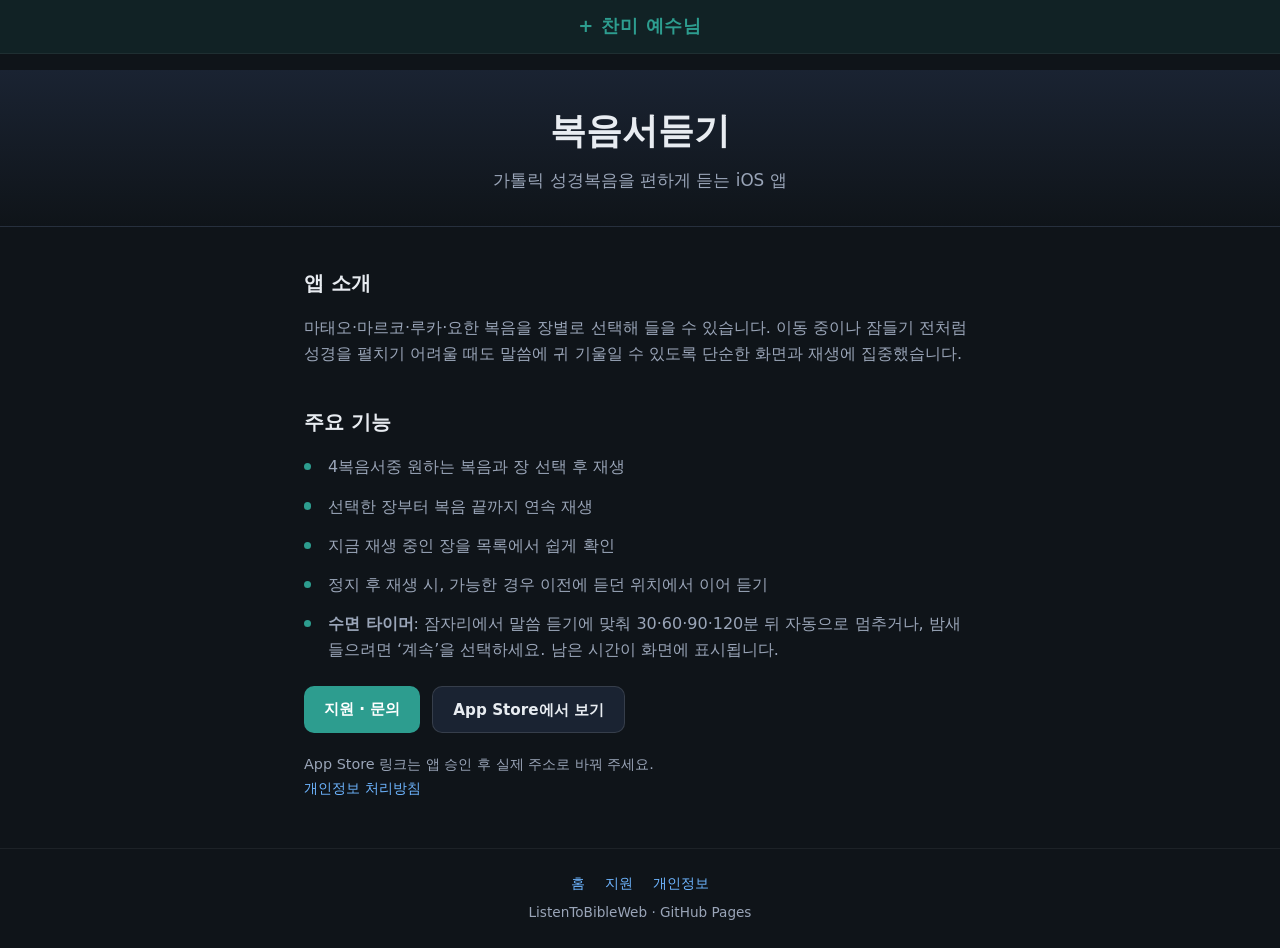
==== docs/index.html @ 3e5a09eb "ListenToGospel: rename app, bundle id, Xcode project, and docs Co-authored-by: Cursor <cursoragent@c" ====
<!DOCTYPE html>
<html lang="ko">
<head>
  <meta charset="utf-8" />
  <meta name="viewport" content="width=device-width, initial-scale=1" />
  <meta name="description" content="가톨릭 성경복음(마태오·마르코·루카·요한)을 듣는 iOS 앱 — 복음서듣기" />
  <title>복음서듣기 — 가톨릭 복음 듣기</title>
  <link rel="stylesheet" href="css/style.css" />
  <link rel="canonical" href="./" />
</head>
<body>
  <p class="page-doxology">+ 찬미 예수님</p>
  <header>
    <h1>복음서듣기</h1>
    <p class="tagline">가톨릭 성경복음을 편하게 듣는 iOS 앱</p>
  </header>

  <main>
    <section>
      <h2>앱 소개</h2>
      <p>
        마태오·마르코·루카·요한 복음을 장별로 선택해 들을 수 있습니다.
        이동 중이나 잠들기 전처럼 성경을 펼치기 어려울 때도 말씀에 귀 기울일 수 있도록
        단순한 화면과 재생에 집중했습니다.
      </p>
    </section>

    <section>
      <h2>주요 기능</h2>
      <ul class="features">
        <li>4복음서중 원하는 복음과 장 선택 후 재생</li>
        <li>선택한 장부터 복음 끝까지 연속 재생</li>
        <li>지금 재생 중인 장을 목록에서 쉽게 확인</li>
        <li>정지 후 재생 시, 가능한 경우 이전에 듣던 위치에서 이어 듣기</li>
        <li><strong>수면 타이머</strong>: 잠자리에서 말씀 듣기에 맞춰 30·60·90·120분 뒤 자동으로 멈추거나, 밤새 들으려면 &lsquo;계속&rsquo;을 선택하세요. 남은 시간이 화면에 표시됩니다.</li>
      </ul>
      <div class="actions">
        <a class="btn btn-primary" href="support.html">지원 · 문의</a>
        <a class="btn btn-secondary" href="https://apps.apple.com/" rel="noopener noreferrer">App Store에서 보기</a>
      </div>
      <p style="margin-top: 1.25rem; font-size: 0.9rem;">
        App Store 링크는 앱 승인 후 실제 주소로 바꿔 주세요.<br />
        <a href="privacy.html">개인정보 처리방침</a>
      </p>
    </section>
  </main>

  <footer>
    <nav>
      <a href="index.html">홈</a>
      <a href="support.html">지원</a>
      <a href="privacy.html">개인정보</a>
    </nav>
    <p>ListenToBibleWeb · GitHub Pages</p>
  </footer>
</body>
</html>
---- docs/css/style.css ----
:root {
  --bg: #0f1419;
  --surface: #1a2332;
  --text: #e8ecf1;
  --muted: #9aa5b8;
  --accent: #2d9d8f;
  --accent-hover: #3db8a9;
  --link: #6eb5ff;
}

* {
  box-sizing: border-box;
}

html {
  scroll-behavior: smooth;
}

body {
  margin: 0;
  font-family: "Segoe UI", system-ui, -apple-system, sans-serif;
  background: var(--bg);
  color: var(--text);
  line-height: 1.6;
  min-height: 100vh;
  display: flex;
  flex-direction: column;
}

.page-doxology {
  padding: 0.75rem 1.25rem;
  text-align: center;
  font-size: 1.125rem;
  font-weight: 600;
  letter-spacing: 0.04em;
  color: var(--accent);
  background: rgba(45, 157, 143, 0.1);
  border-bottom: 1px solid rgba(255, 255, 255, 0.06);
}

a {
  color: var(--link);
  text-decoration: none;
}

a:hover {
  text-decoration: underline;
}

header {
  background: linear-gradient(180deg, var(--surface) 0%, var(--bg) 100%);
  border-bottom: 1px solid rgba(255, 255, 255, 0.06);
  padding: 2rem 1.25rem;
  text-align: center;
}

header h1 {
  margin: 0 0 0.5rem;
  font-size: clamp(1.75rem, 4vw, 2.25rem);
  font-weight: 700;
}

header .tagline {
  margin: 0;
  color: var(--muted);
  font-size: 1.05rem;
}

main {
  flex: 1;
  width: min(42rem, 100% - 2.5rem);
  margin: 0 auto;
  padding: 2.5rem 0 3rem;
}

section {
  margin-bottom: 2.5rem;
}

section:last-of-type {
  margin-bottom: 0;
}

h2 {
  font-size: 1.25rem;
  margin: 0 0 1rem;
  color: var(--text);
  font-weight: 600;
}

p {
  margin: 0 0 1rem;
  color: var(--muted);
}

p:last-child {
  margin-bottom: 0;
}

.features {
  list-style: none;
  padding: 0;
  margin: 0;
}

.features li {
  position: relative;
  padding-left: 1.5rem;
  margin-bottom: 0.85rem;
  color: var(--muted);
}

.features li:last-child {
  margin-bottom: 0;
}

.features li::before {
  content: "";
  position: absolute;
  left: 0;
  top: 0.55em;
  width: 0.45rem;
  height: 0.45rem;
  border-radius: 50%;
  background: var(--accent);
}

.actions {
  display: flex;
  flex-wrap: wrap;
  gap: 0.75rem;
  margin-top: 1.5rem;
}

.btn {
  display: inline-block;
  padding: 0.65rem 1.25rem;
  border-radius: 10px;
  font-weight: 600;
  font-size: 0.95rem;
  text-decoration: none;
  transition: background 0.15s ease, transform 0.1s ease;
}

.btn:hover {
  text-decoration: none;
  transform: translateY(-1px);
}

.btn-primary {
  background: var(--accent);
  color: #fff;
}

.btn-primary:hover {
  background: var(--accent-hover);
  color: #fff;
}

.btn-secondary {
  background: var(--surface);
  color: var(--text);
  border: 1px solid rgba(255, 255, 255, 0.12);
}

.btn-secondary:hover {
  border-color: rgba(255, 255, 255, 0.2);
  color: #fff;
}

.faq-item {
  margin-bottom: 1.5rem;
}

.faq-item strong {
  display: block;
  color: var(--text);
  margin-bottom: 0.35rem;
}

.faq-item p {
  margin: 0;
}

footer {
  padding: 1.5rem 1.25rem;
  text-align: center;
  font-size: 0.85rem;
  color: var(--muted);
  border-top: 1px solid rgba(255, 255, 255, 0.06);
}

footer nav {
  margin-bottom: 0.5rem;
}

footer nav a {
  margin: 0 0.5rem;
}

.placeholder {
  background: var(--surface);
  border: 1px dashed rgba(255, 255, 255, 0.15);
  border-radius: 8px;
  padding: 0.75rem 1rem;
  font-size: 0.9rem;
  color: var(--muted);
  margin-top: 0.5rem;
}
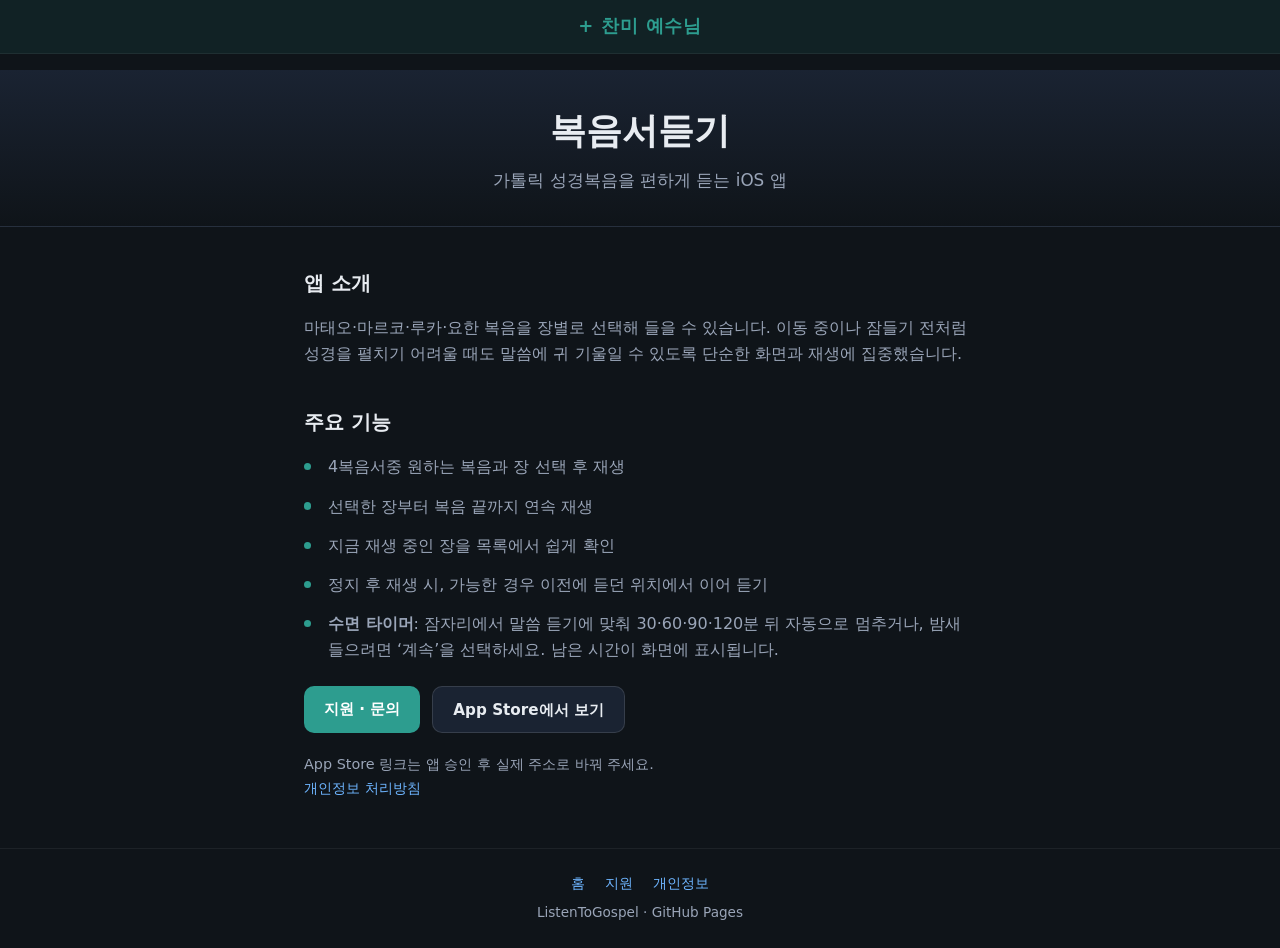
==== commit bde7042c: "Docs: point GitHub Pages links to ListenToGospel repository. Co-authored-by: Cursor <cursoragent@cur" ====
--- a/docs/index.html
+++ b/docs/index.html
@@ -51,7 +51,7 @@
       <a href="support.html">지원</a>
       <a href="privacy.html">개인정보</a>
     </nav>
-    <p>ListenToBibleWeb · GitHub Pages</p>
+    <p>ListenToGospel · GitHub Pages</p>
   </footer>
 </body>
 </html>
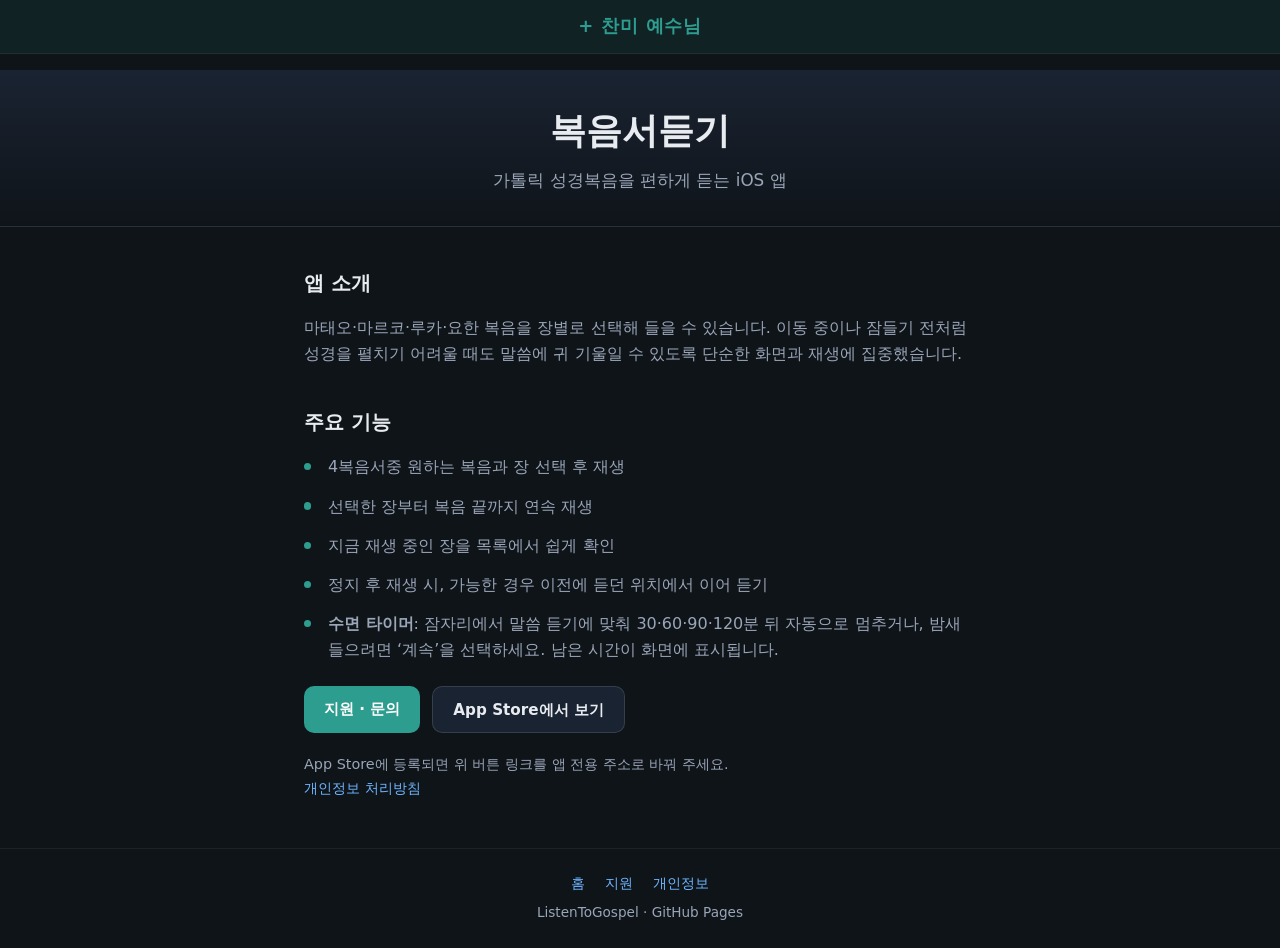
==== commit 5ffdf883: "Align App Store metadata, docs naming, and playback time UI - Show elapsed/total time beside chapter" ====
--- a/docs/index.html
+++ b/docs/index.html
@@ -36,10 +36,11 @@
       </ul>
       <div class="actions">
         <a class="btn btn-primary" href="support.html">지원 · 문의</a>
-        <a class="btn btn-secondary" href="https://apps.apple.com/" rel="noopener noreferrer">App Store에서 보기</a>
+        <!-- 승인 후 href를 실제 앱 URL로 교체 (예: https://apps.apple.com/app/id0000000000) -->
+        <a id="app-store-link" class="btn btn-secondary" href="https://apps.apple.com/kr/search?term=%EB%B3%B5%EC%9D%8C%EC%84%9C%EB%93%A3%EA%B8%B0" rel="noopener noreferrer">App Store에서 보기</a>
       </div>
       <p style="margin-top: 1.25rem; font-size: 0.9rem;">
-        App Store 링크는 앱 승인 후 실제 주소로 바꿔 주세요.<br />
+        App Store에 등록되면 위 버튼 링크를 앱 전용 주소로 바꿔 주세요.<br />
         <a href="privacy.html">개인정보 처리방침</a>
       </p>
     </section>
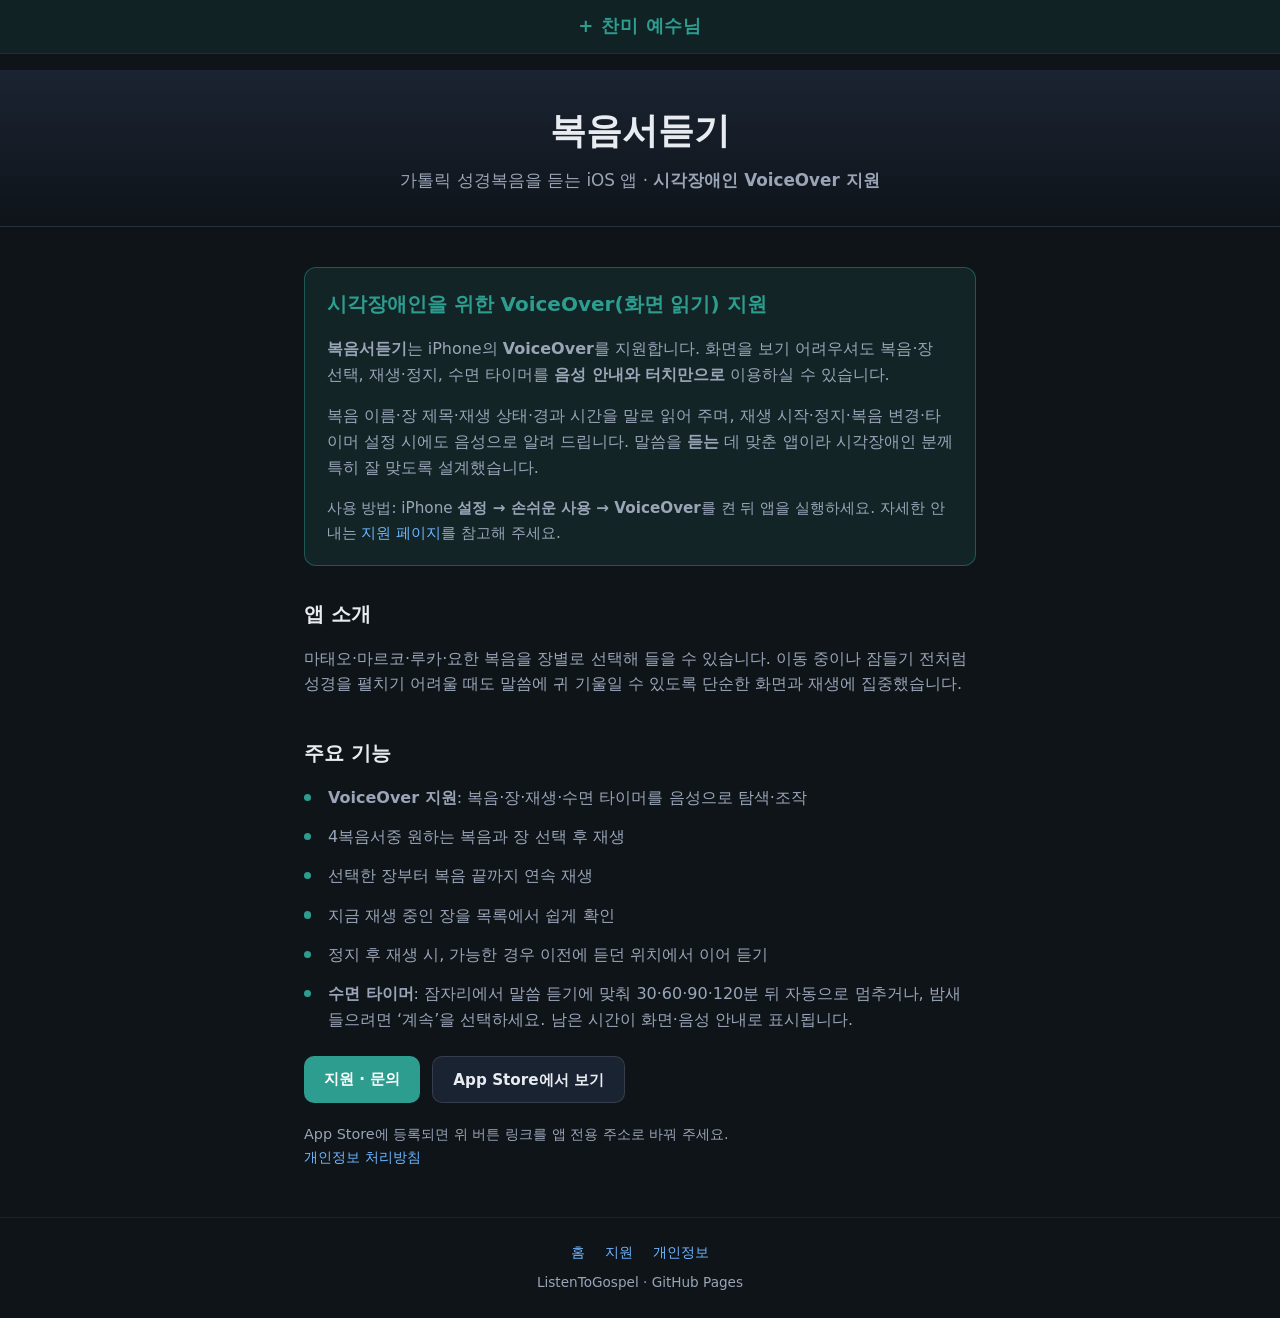
==== commit 51e5176b: "Add VoiceOver accessibility, web marketing copy, and App Store assets Support blind and low-vision u" ====
--- a/docs/index.html
+++ b/docs/index.html
@@ -3,8 +3,8 @@
 <head>
   <meta charset="utf-8" />
   <meta name="viewport" content="width=device-width, initial-scale=1" />
-  <meta name="description" content="가톨릭 성경복음(마태오·마르코·루카·요한)을 듣는 iOS 앱 — 복음서듣기" />
-  <title>복음서듣기 — 가톨릭 복음 듣기</title>
+  <meta name="description" content="가톨릭 4복음을 듣는 iOS 앱 복음서듣기. 시각장애인을 위한 Apple VoiceOver(화면 읽기) 지원 포함." />
+  <title>복음서듣기 — 가톨릭 복음 듣기 · VoiceOver 지원</title>
   <link rel="stylesheet" href="css/style.css" />
   <link rel="canonical" href="./" />
 </head>
@@ -12,10 +12,28 @@
   <p class="page-doxology">+ 찬미 예수님</p>
   <header>
     <h1>복음서듣기</h1>
-    <p class="tagline">가톨릭 성경복음을 편하게 듣는 iOS 앱</p>
+    <p class="tagline">가톨릭 성경복음을 듣는 iOS 앱 · <strong>시각장애인 VoiceOver 지원</strong></p>
   </header>
 
   <main>
+    <section class="accessibility-callout" aria-labelledby="accessibility-heading">
+      <h2 id="accessibility-heading">시각장애인을 위한 VoiceOver(화면 읽기) 지원</h2>
+      <p>
+        <strong>복음서듣기</strong>는 iPhone의 <strong>VoiceOver</strong>를 지원합니다.
+        화면을 보기 어려우셔도 복음·장 선택, 재생·정지, 수면 타이머를
+        <strong>음성 안내와 터치만으로</strong> 이용하실 수 있습니다.
+      </p>
+      <p>
+        복음 이름·장 제목·재생 상태·경과 시간을 말로 읽어 주며,
+        재생 시작·정지·복음 변경·타이머 설정 시에도 음성으로 알려 드립니다.
+        말씀을 <strong>듣는</strong> 데 맞춘 앱이라 시각장애인 분께 특히 잘 맞도록 설계했습니다.
+      </p>
+      <p style="font-size: 0.95rem; color: var(--muted);">
+        사용 방법: iPhone <strong>설정 → 손쉬운 사용 → VoiceOver</strong>를 켠 뒤 앱을 실행하세요.
+        자세한 안내는 <a href="support.html#voiceover">지원 페이지</a>를 참고해 주세요.
+      </p>
+    </section>
+
     <section>
       <h2>앱 소개</h2>
       <p>
@@ -28,11 +46,12 @@
     <section>
       <h2>주요 기능</h2>
       <ul class="features">
+        <li><strong>VoiceOver 지원</strong>: 복음·장·재생·수면 타이머를 음성으로 탐색·조작</li>
         <li>4복음서중 원하는 복음과 장 선택 후 재생</li>
         <li>선택한 장부터 복음 끝까지 연속 재생</li>
         <li>지금 재생 중인 장을 목록에서 쉽게 확인</li>
         <li>정지 후 재생 시, 가능한 경우 이전에 듣던 위치에서 이어 듣기</li>
-        <li><strong>수면 타이머</strong>: 잠자리에서 말씀 듣기에 맞춰 30·60·90·120분 뒤 자동으로 멈추거나, 밤새 들으려면 &lsquo;계속&rsquo;을 선택하세요. 남은 시간이 화면에 표시됩니다.</li>
+        <li><strong>수면 타이머</strong>: 잠자리에서 말씀 듣기에 맞춰 30·60·90·120분 뒤 자동으로 멈추거나, 밤새 들으려면 &lsquo;계속&rsquo;을 선택하세요. 남은 시간이 화면·음성 안내로 표시됩니다.</li>
       </ul>
       <div class="actions">
         <a class="btn btn-primary" href="support.html">지원 · 문의</a>
--- a/docs/css/style.css
+++ b/docs/css/style.css
@@ -207,3 +207,20 @@
   color: var(--muted);
   margin-top: 0.5rem;
 }
+
+.accessibility-callout {
+  background: rgba(45, 157, 143, 0.12);
+  border: 1px solid rgba(45, 157, 143, 0.45);
+  border-radius: 12px;
+  padding: 1.25rem 1.35rem;
+  margin-bottom: 2rem;
+}
+
+.accessibility-callout h2 {
+  margin-top: 0;
+  color: var(--accent);
+}
+
+.accessibility-callout p:last-child {
+  margin-bottom: 0;
+}
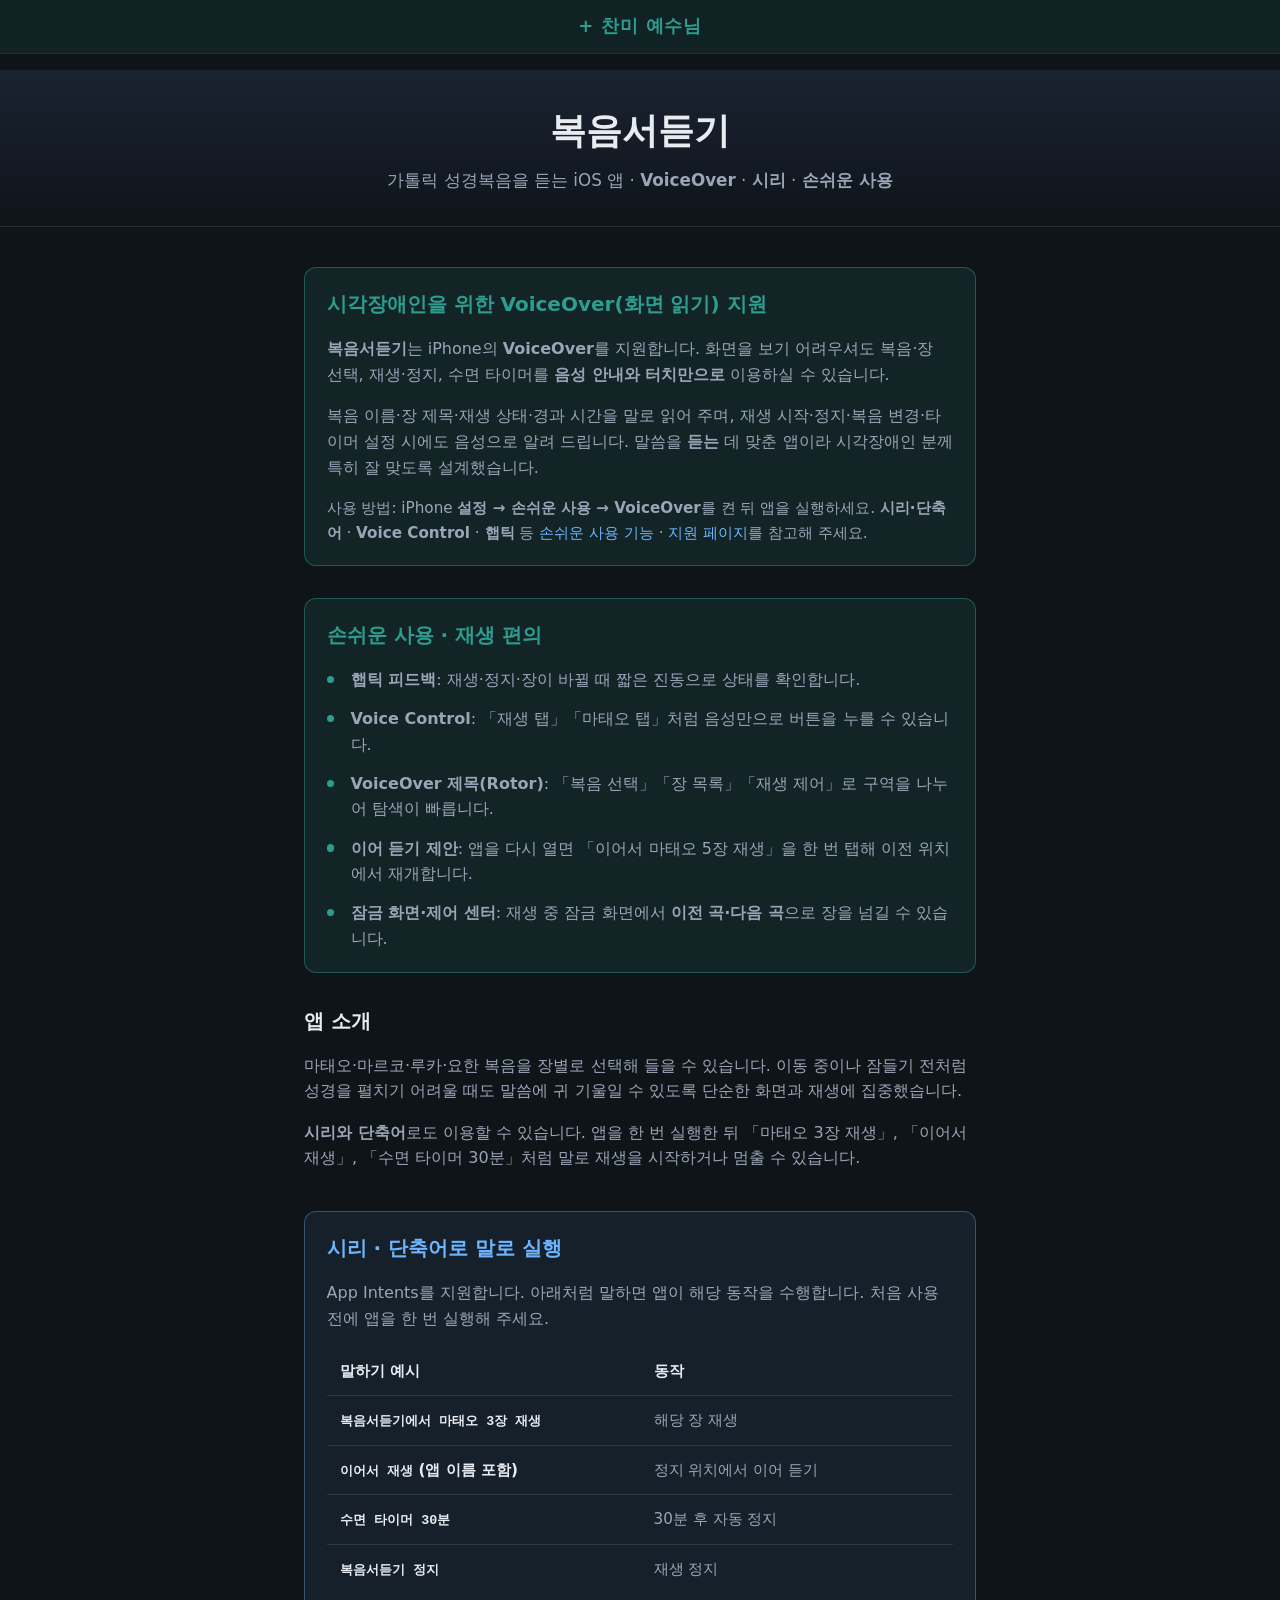
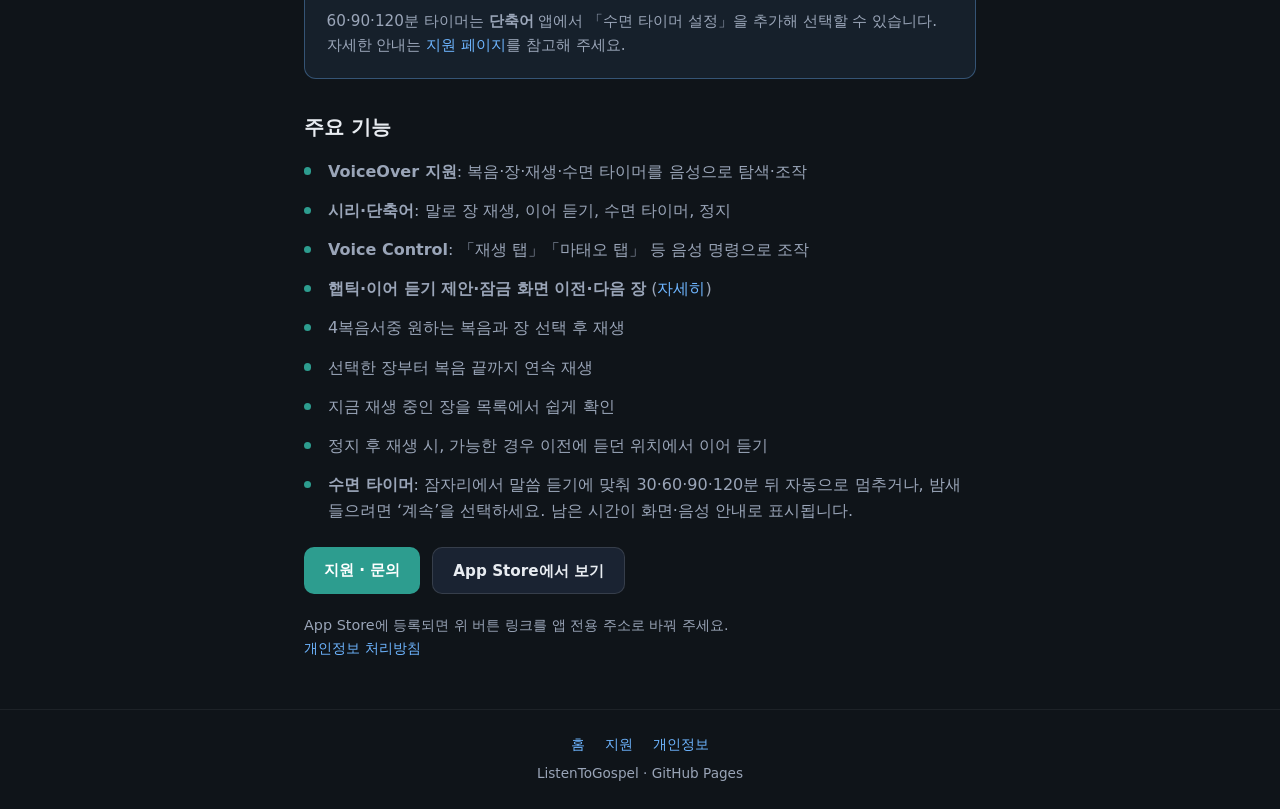
==== commit eeb0b8fd: "Add Siri shortcuts, accessibility features, and update marketing docs. App Intents for voice playbac" ====
--- a/docs/index.html
+++ b/docs/index.html
@@ -3,8 +3,8 @@
 <head>
   <meta charset="utf-8" />
   <meta name="viewport" content="width=device-width, initial-scale=1" />
-  <meta name="description" content="가톨릭 4복음을 듣는 iOS 앱 복음서듣기. 시각장애인을 위한 Apple VoiceOver(화면 읽기) 지원 포함." />
-  <title>복음서듣기 — 가톨릭 복음 듣기 · VoiceOver 지원</title>
+  <meta name="description" content="가톨릭 4복음 듣기 iOS 앱 복음서듣기. VoiceOver·Voice Control·시리·햅틱·잠금 화면 이전·다음 장·이어 듣기 지원." />
+  <title>복음서듣기 — 가톨릭 복음 듣기 · VoiceOver · 시리</title>
   <link rel="stylesheet" href="css/style.css" />
   <link rel="canonical" href="./" />
 </head>
@@ -12,7 +12,7 @@
   <p class="page-doxology">+ 찬미 예수님</p>
   <header>
     <h1>복음서듣기</h1>
-    <p class="tagline">가톨릭 성경복음을 듣는 iOS 앱 · <strong>시각장애인 VoiceOver 지원</strong></p>
+    <p class="tagline">가톨릭 성경복음을 듣는 iOS 앱 · <strong>VoiceOver</strong> · <strong>시리</strong> · <strong>손쉬운 사용</strong></p>
   </header>
 
   <main>
@@ -30,8 +30,20 @@
       </p>
       <p style="font-size: 0.95rem; color: var(--muted);">
         사용 방법: iPhone <strong>설정 → 손쉬운 사용 → VoiceOver</strong>를 켠 뒤 앱을 실행하세요.
-        자세한 안내는 <a href="support.html#voiceover">지원 페이지</a>를 참고해 주세요.
+        <strong>시리·단축어</strong> · <strong>Voice Control</strong> · <strong>햅틱</strong> 등
+        <a href="#accessibility-features">손쉬운 사용 기능</a> · <a href="support.html#accessibility-features">지원 페이지</a>를 참고해 주세요.
       </p>
+    </section>
+
+    <section class="accessibility-callout" id="accessibility-features" aria-labelledby="accessibility-features-heading">
+      <h2 id="accessibility-features-heading">손쉬운 사용 · 재생 편의</h2>
+      <ul class="features">
+        <li><strong>햅틱 피드백</strong>: 재생·정지·장이 바뀔 때 짧은 진동으로 상태를 확인합니다.</li>
+        <li><strong>Voice Control</strong>: 「재생 탭」「마태오 탭」처럼 음성만으로 버튼을 누를 수 있습니다.</li>
+        <li><strong>VoiceOver 제목(Rotor)</strong>: 「복음 선택」「장 목록」「재생 제어」로 구역을 나누어 탐색이 빠릅니다.</li>
+        <li><strong>이어 듣기 제안</strong>: 앱을 다시 열면 「이어서 마태오 5장 재생」을 한 번 탭해 이전 위치에서 재개합니다.</li>
+        <li><strong>잠금 화면·제어 센터</strong>: 재생 중 잠금 화면에서 <strong>이전 곡·다음 곡</strong>으로 장을 넘길 수 있습니다.</li>
+      </ul>
     </section>
 
     <section>
@@ -41,12 +53,61 @@
         이동 중이나 잠들기 전처럼 성경을 펼치기 어려울 때도 말씀에 귀 기울일 수 있도록
         단순한 화면과 재생에 집중했습니다.
       </p>
+      <p>
+        <strong>시리와 단축어</strong>로도 이용할 수 있습니다.
+        앱을 한 번 실행한 뒤 「마태오 3장 재생」, 「이어서 재생」, 「수면 타이머 30분」처럼
+        말로 재생을 시작하거나 멈출 수 있습니다.
+      </p>
+    </section>
+
+    <section class="siri-callout" id="siri" aria-labelledby="siri-heading">
+      <h2 id="siri-heading">시리 · 단축어로 말로 실행</h2>
+      <p>
+        App Intents를 지원합니다. 아래처럼 말하면 앱이 해당 동작을 수행합니다.
+        처음 사용 전에 앱을 한 번 실행해 주세요.
+      </p>
+      <div class="phrase-table-wrap">
+        <table class="phrase-table">
+          <caption>시리·단축어 말하기 예시와 동작</caption>
+          <thead>
+            <tr>
+              <th scope="col">말하기 예시</th>
+              <th scope="col">동작</th>
+            </tr>
+          </thead>
+          <tbody>
+            <tr>
+              <th scope="row"><code>복음서듣기에서 마태오 3장 재생</code></th>
+              <td>해당 장 재생</td>
+            </tr>
+            <tr>
+              <th scope="row"><code>이어서 재생</code> (앱 이름 포함)</th>
+              <td>정지 위치에서 이어 듣기</td>
+            </tr>
+            <tr>
+              <th scope="row"><code>수면 타이머 30분</code></th>
+              <td>30분 후 자동 정지</td>
+            </tr>
+            <tr>
+              <th scope="row"><code>복음서듣기 정지</code></th>
+              <td>재생 정지</td>
+            </tr>
+          </tbody>
+        </table>
+      </div>
+      <p style="font-size: 0.95rem; color: var(--muted); margin-top: 1rem;">
+        60·90·120분 타이머는 <strong>단축어</strong> 앱에서 「수면 타이머 설정」을 추가해 선택할 수 있습니다.
+        자세한 안내는 <a href="support.html#siri">지원 페이지</a>를 참고해 주세요.
+      </p>
     </section>
 
     <section>
       <h2>주요 기능</h2>
       <ul class="features">
         <li><strong>VoiceOver 지원</strong>: 복음·장·재생·수면 타이머를 음성으로 탐색·조작</li>
+        <li><strong>시리·단축어</strong>: 말로 장 재생, 이어 듣기, 수면 타이머, 정지</li>
+        <li><strong>Voice Control</strong>: 「재생 탭」「마태오 탭」 등 음성 명령으로 조작</li>
+        <li><strong>햅틱·이어 듣기 제안·잠금 화면 이전·다음 장</strong> (<a href="#accessibility-features">자세히</a>)</li>
         <li>4복음서중 원하는 복음과 장 선택 후 재생</li>
         <li>선택한 장부터 복음 끝까지 연속 재생</li>
         <li>지금 재생 중인 장을 목록에서 쉽게 확인</li>
--- a/docs/css/style.css
+++ b/docs/css/style.css
@@ -224,3 +224,70 @@
 .accessibility-callout p:last-child {
   margin-bottom: 0;
 }
+
+.siri-callout {
+  background: rgba(110, 181, 255, 0.08);
+  border: 1px solid rgba(110, 181, 255, 0.35);
+  border-radius: 12px;
+  padding: 1.25rem 1.35rem;
+  margin-bottom: 2rem;
+}
+
+.siri-callout h2 {
+  margin-top: 0;
+  color: var(--link);
+}
+
+.phrase-table-wrap {
+  overflow-x: auto;
+  margin: 1rem 0 0;
+}
+
+.phrase-table {
+  width: 100%;
+  border-collapse: collapse;
+  font-size: 0.95rem;
+}
+
+.phrase-table caption {
+  position: absolute;
+  width: 1px;
+  height: 1px;
+  padding: 0;
+  margin: -1px;
+  overflow: hidden;
+  clip: rect(0, 0, 0, 0);
+  white-space: nowrap;
+  border: 0;
+}
+
+.phrase-table th,
+.phrase-table td {
+  padding: 0.75rem 0.85rem;
+  text-align: left;
+  vertical-align: top;
+  border-bottom: 1px solid rgba(255, 255, 255, 0.1);
+}
+
+.phrase-table th {
+  color: var(--text);
+  font-weight: 600;
+  white-space: nowrap;
+  width: 42%;
+}
+
+.phrase-table td {
+  color: var(--muted);
+}
+
+.phrase-table tbody tr:last-child th,
+.phrase-table tbody tr:last-child td {
+  border-bottom: none;
+}
+
+.phrase-table code {
+  font-family: ui-monospace, "SF Mono", Menlo, monospace;
+  font-size: 0.88em;
+  color: var(--text);
+  word-break: keep-all;
+}
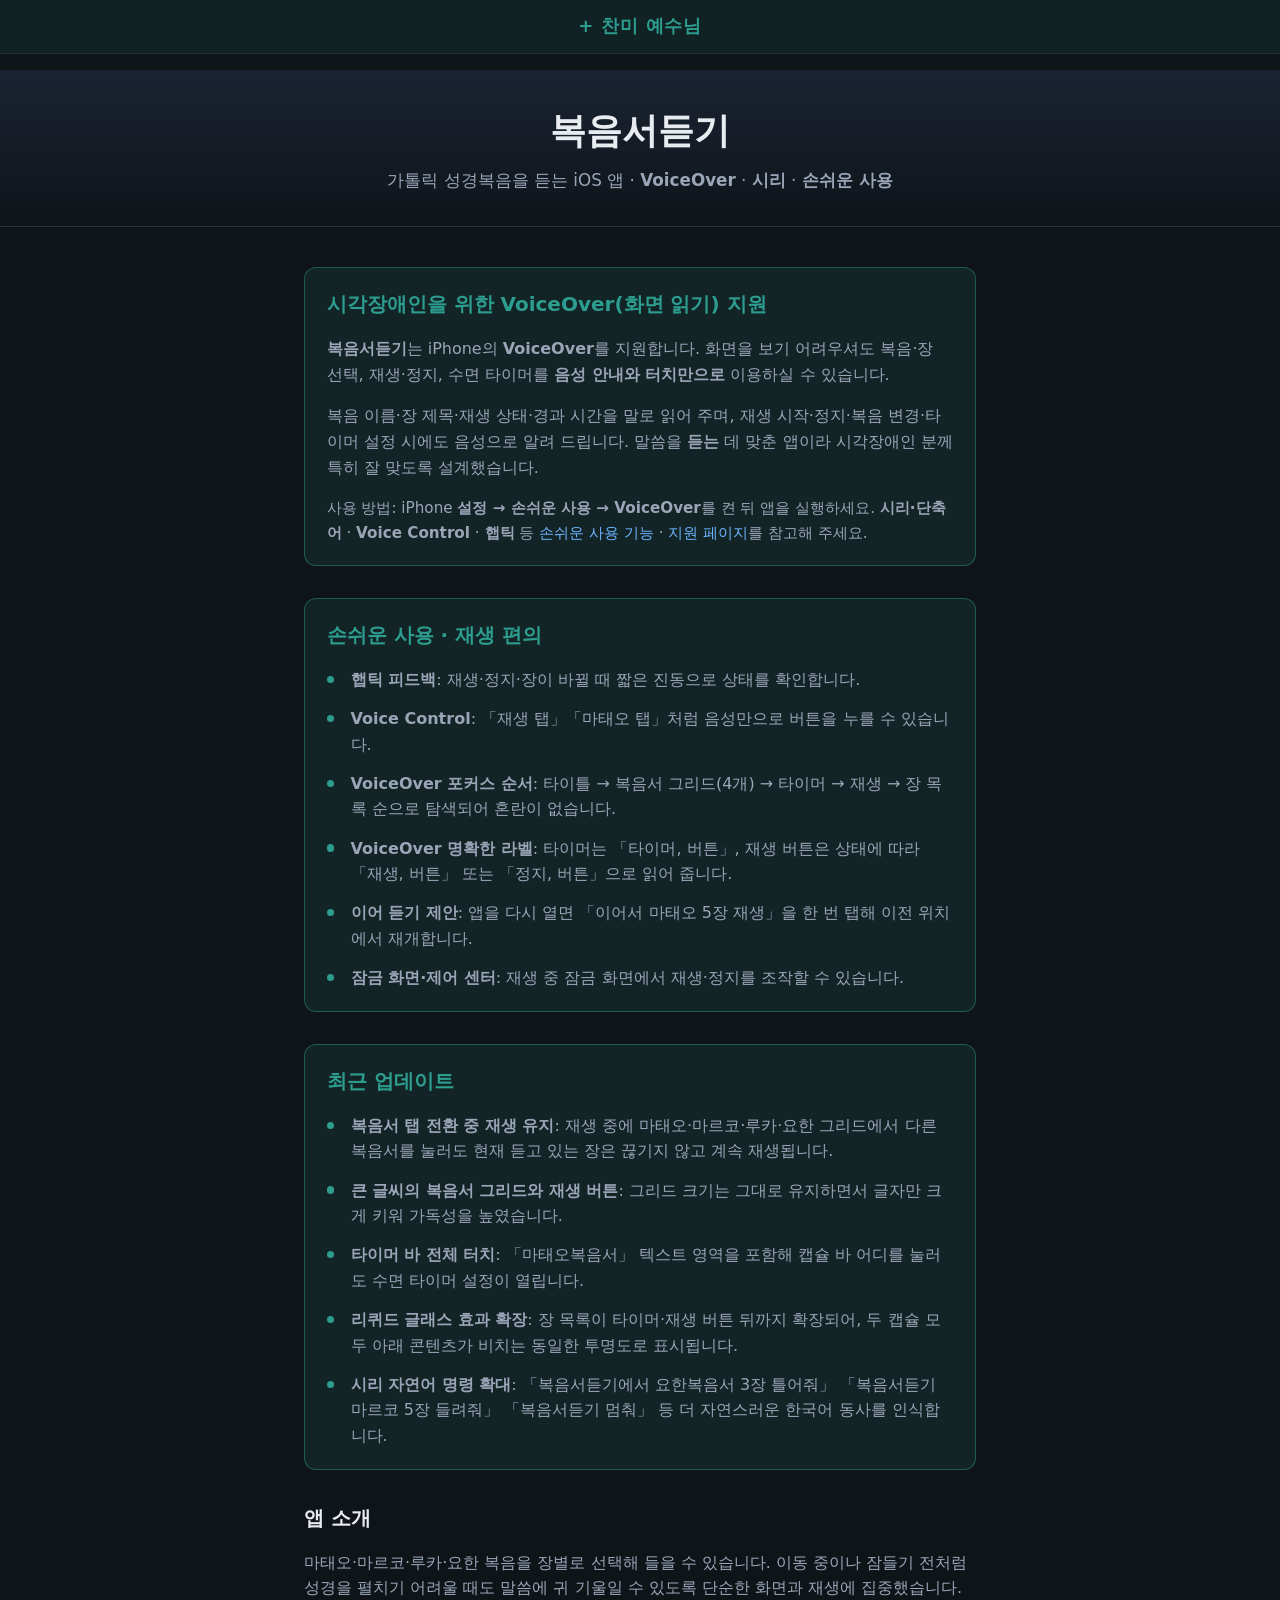
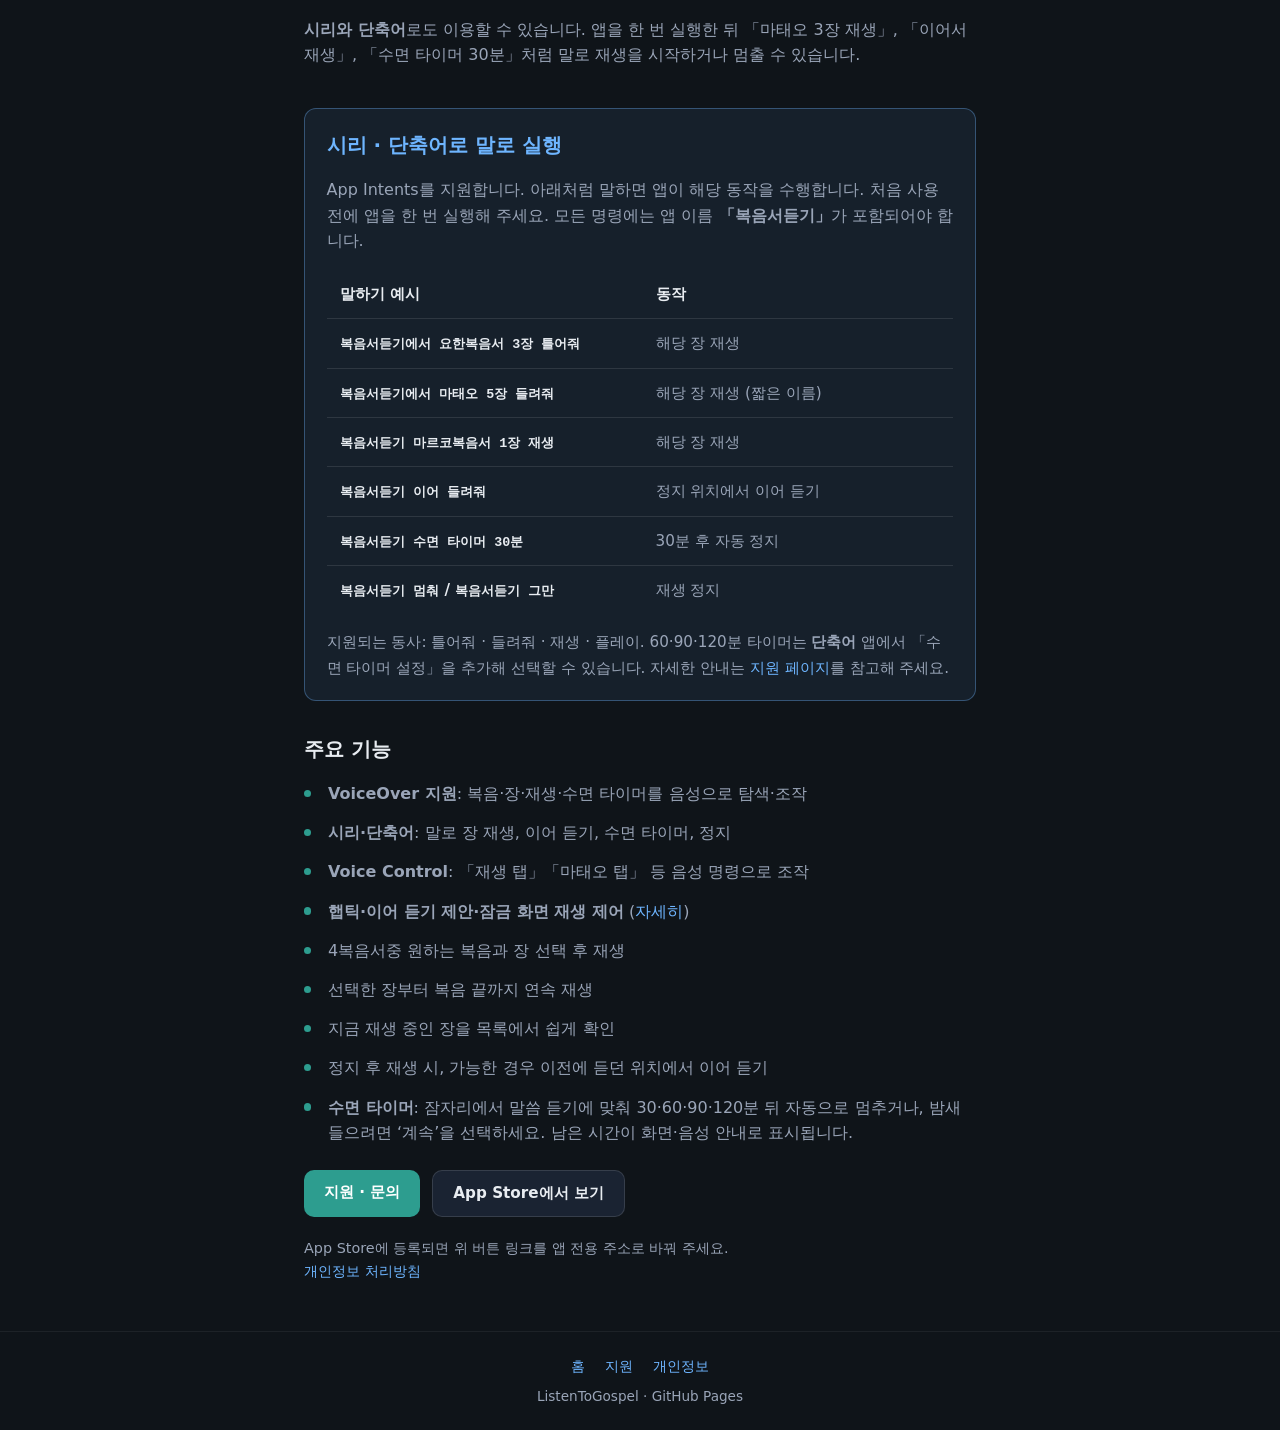
==== commit 0b017e80: "Refresh index/support pages for new features and removed transport - index.html: add "최근 업데이트" callo" ====
--- a/docs/index.html
+++ b/docs/index.html
@@ -3,7 +3,7 @@
 <head>
   <meta charset="utf-8" />
   <meta name="viewport" content="width=device-width, initial-scale=1" />
-  <meta name="description" content="가톨릭 4복음 듣기 iOS 앱 복음서듣기. VoiceOver·Voice Control·시리·햅틱·잠금 화면 이전·다음 장·이어 듣기 지원." />
+  <meta name="description" content="가톨릭 4복음 듣기 iOS 앱 복음서듣기. VoiceOver·Voice Control·시리·햅틱·잠금 화면 재생 제어·이어 듣기 지원." />
   <title>복음서듣기 — 가톨릭 복음 듣기 · VoiceOver · 시리</title>
   <link rel="stylesheet" href="css/style.css" />
   <link rel="canonical" href="./" />
@@ -40,9 +40,21 @@
       <ul class="features">
         <li><strong>햅틱 피드백</strong>: 재생·정지·장이 바뀔 때 짧은 진동으로 상태를 확인합니다.</li>
         <li><strong>Voice Control</strong>: 「재생 탭」「마태오 탭」처럼 음성만으로 버튼을 누를 수 있습니다.</li>
-        <li><strong>VoiceOver 제목(Rotor)</strong>: 「복음 선택」「장 목록」「재생 제어」로 구역을 나누어 탐색이 빠릅니다.</li>
+        <li><strong>VoiceOver 포커스 순서</strong>: 타이틀 → 복음서 그리드(4개) → 타이머 → 재생 → 장 목록 순으로 탐색되어 혼란이 없습니다.</li>
+        <li><strong>VoiceOver 명확한 라벨</strong>: 타이머는 「타이머, 버튼」, 재생 버튼은 상태에 따라 「재생, 버튼」 또는 「정지, 버튼」으로 읽어 줍니다.</li>
         <li><strong>이어 듣기 제안</strong>: 앱을 다시 열면 「이어서 마태오 5장 재생」을 한 번 탭해 이전 위치에서 재개합니다.</li>
-        <li><strong>잠금 화면·제어 센터</strong>: 재생 중 잠금 화면에서 <strong>이전 곡·다음 곡</strong>으로 장을 넘길 수 있습니다.</li>
+        <li><strong>잠금 화면·제어 센터</strong>: 재생 중 잠금 화면에서 재생·정지를 조작할 수 있습니다.</li>
+      </ul>
+    </section>
+
+    <section class="accessibility-callout" id="whats-new" aria-labelledby="whats-new-heading">
+      <h2 id="whats-new-heading">최근 업데이트</h2>
+      <ul class="features">
+        <li><strong>복음서 탭 전환 중 재생 유지</strong>: 재생 중에 마태오·마르코·루카·요한 그리드에서 다른 복음서를 눌러도 현재 듣고 있는 장은 끊기지 않고 계속 재생됩니다.</li>
+        <li><strong>큰 글씨의 복음서 그리드와 재생 버튼</strong>: 그리드 크기는 그대로 유지하면서 글자만 크게 키워 가독성을 높였습니다.</li>
+        <li><strong>타이머 바 전체 터치</strong>: 「마태오복음서」 텍스트 영역을 포함해 캡슐 바 어디를 눌러도 수면 타이머 설정이 열립니다.</li>
+        <li><strong>리퀴드 글래스 효과 확장</strong>: 장 목록이 타이머·재생 버튼 뒤까지 확장되어, 두 캡슐 모두 아래 콘텐츠가 비치는 동일한 투명도로 표시됩니다.</li>
+        <li><strong>시리 자연어 명령 확대</strong>: 「복음서듣기에서 요한복음서 3장 틀어줘」 「복음서듣기 마르코 5장 들려줘」 「복음서듣기 멈춰」 등 더 자연스러운 한국어 동사를 인식합니다.</li>
       </ul>
     </section>
 
@@ -64,7 +76,7 @@
       <h2 id="siri-heading">시리 · 단축어로 말로 실행</h2>
       <p>
         App Intents를 지원합니다. 아래처럼 말하면 앱이 해당 동작을 수행합니다.
-        처음 사용 전에 앱을 한 번 실행해 주세요.
+        처음 사용 전에 앱을 한 번 실행해 주세요. 모든 명령에는 앱 이름 <strong>「복음서듣기」</strong>가 포함되어야 합니다.
       </p>
       <div class="phrase-table-wrap">
         <table class="phrase-table">
@@ -77,25 +89,34 @@
           </thead>
           <tbody>
             <tr>
-              <th scope="row"><code>복음서듣기에서 마태오 3장 재생</code></th>
+              <th scope="row"><code>복음서듣기에서 요한복음서 3장 틀어줘</code></th>
               <td>해당 장 재생</td>
             </tr>
             <tr>
-              <th scope="row"><code>이어서 재생</code> (앱 이름 포함)</th>
+              <th scope="row"><code>복음서듣기에서 마태오 5장 들려줘</code></th>
+              <td>해당 장 재생 (짧은 이름)</td>
+            </tr>
+            <tr>
+              <th scope="row"><code>복음서듣기 마르코복음서 1장 재생</code></th>
+              <td>해당 장 재생</td>
+            </tr>
+            <tr>
+              <th scope="row"><code>복음서듣기 이어 들려줘</code></th>
               <td>정지 위치에서 이어 듣기</td>
             </tr>
             <tr>
-              <th scope="row"><code>수면 타이머 30분</code></th>
+              <th scope="row"><code>복음서듣기 수면 타이머 30분</code></th>
               <td>30분 후 자동 정지</td>
             </tr>
             <tr>
-              <th scope="row"><code>복음서듣기 정지</code></th>
+              <th scope="row"><code>복음서듣기 멈춰</code> / <code>복음서듣기 그만</code></th>
               <td>재생 정지</td>
             </tr>
           </tbody>
         </table>
       </div>
       <p style="font-size: 0.95rem; color: var(--muted); margin-top: 1rem;">
+        지원되는 동사: <code>틀어줘</code> · <code>들려줘</code> · <code>재생</code> · <code>플레이</code>.
         60·90·120분 타이머는 <strong>단축어</strong> 앱에서 「수면 타이머 설정」을 추가해 선택할 수 있습니다.
         자세한 안내는 <a href="support.html#siri">지원 페이지</a>를 참고해 주세요.
       </p>
@@ -107,7 +128,7 @@
         <li><strong>VoiceOver 지원</strong>: 복음·장·재생·수면 타이머를 음성으로 탐색·조작</li>
         <li><strong>시리·단축어</strong>: 말로 장 재생, 이어 듣기, 수면 타이머, 정지</li>
         <li><strong>Voice Control</strong>: 「재생 탭」「마태오 탭」 등 음성 명령으로 조작</li>
-        <li><strong>햅틱·이어 듣기 제안·잠금 화면 이전·다음 장</strong> (<a href="#accessibility-features">자세히</a>)</li>
+        <li><strong>햅틱·이어 듣기 제안·잠금 화면 재생 제어</strong> (<a href="#accessibility-features">자세히</a>)</li>
         <li>4복음서중 원하는 복음과 장 선택 후 재생</li>
         <li>선택한 장부터 복음 끝까지 연속 재생</li>
         <li>지금 재생 중인 장을 목록에서 쉽게 확인</li>
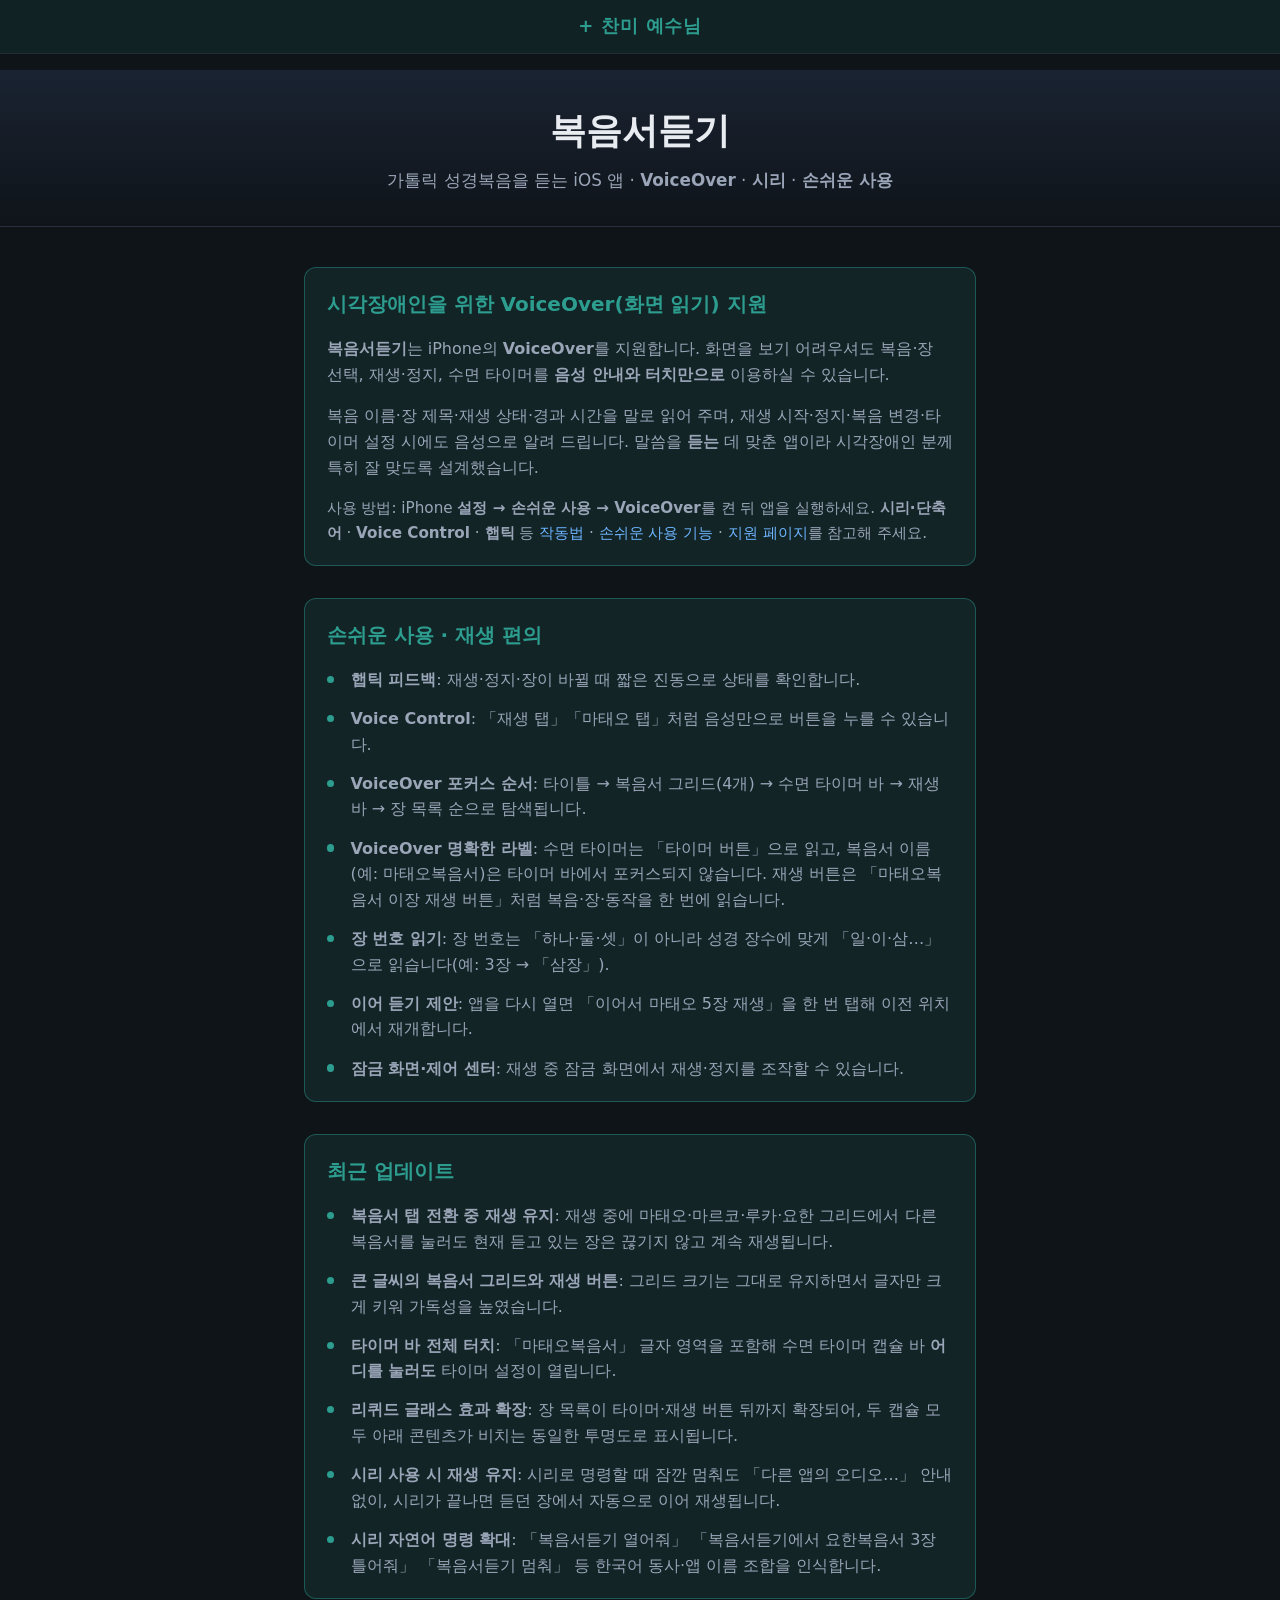
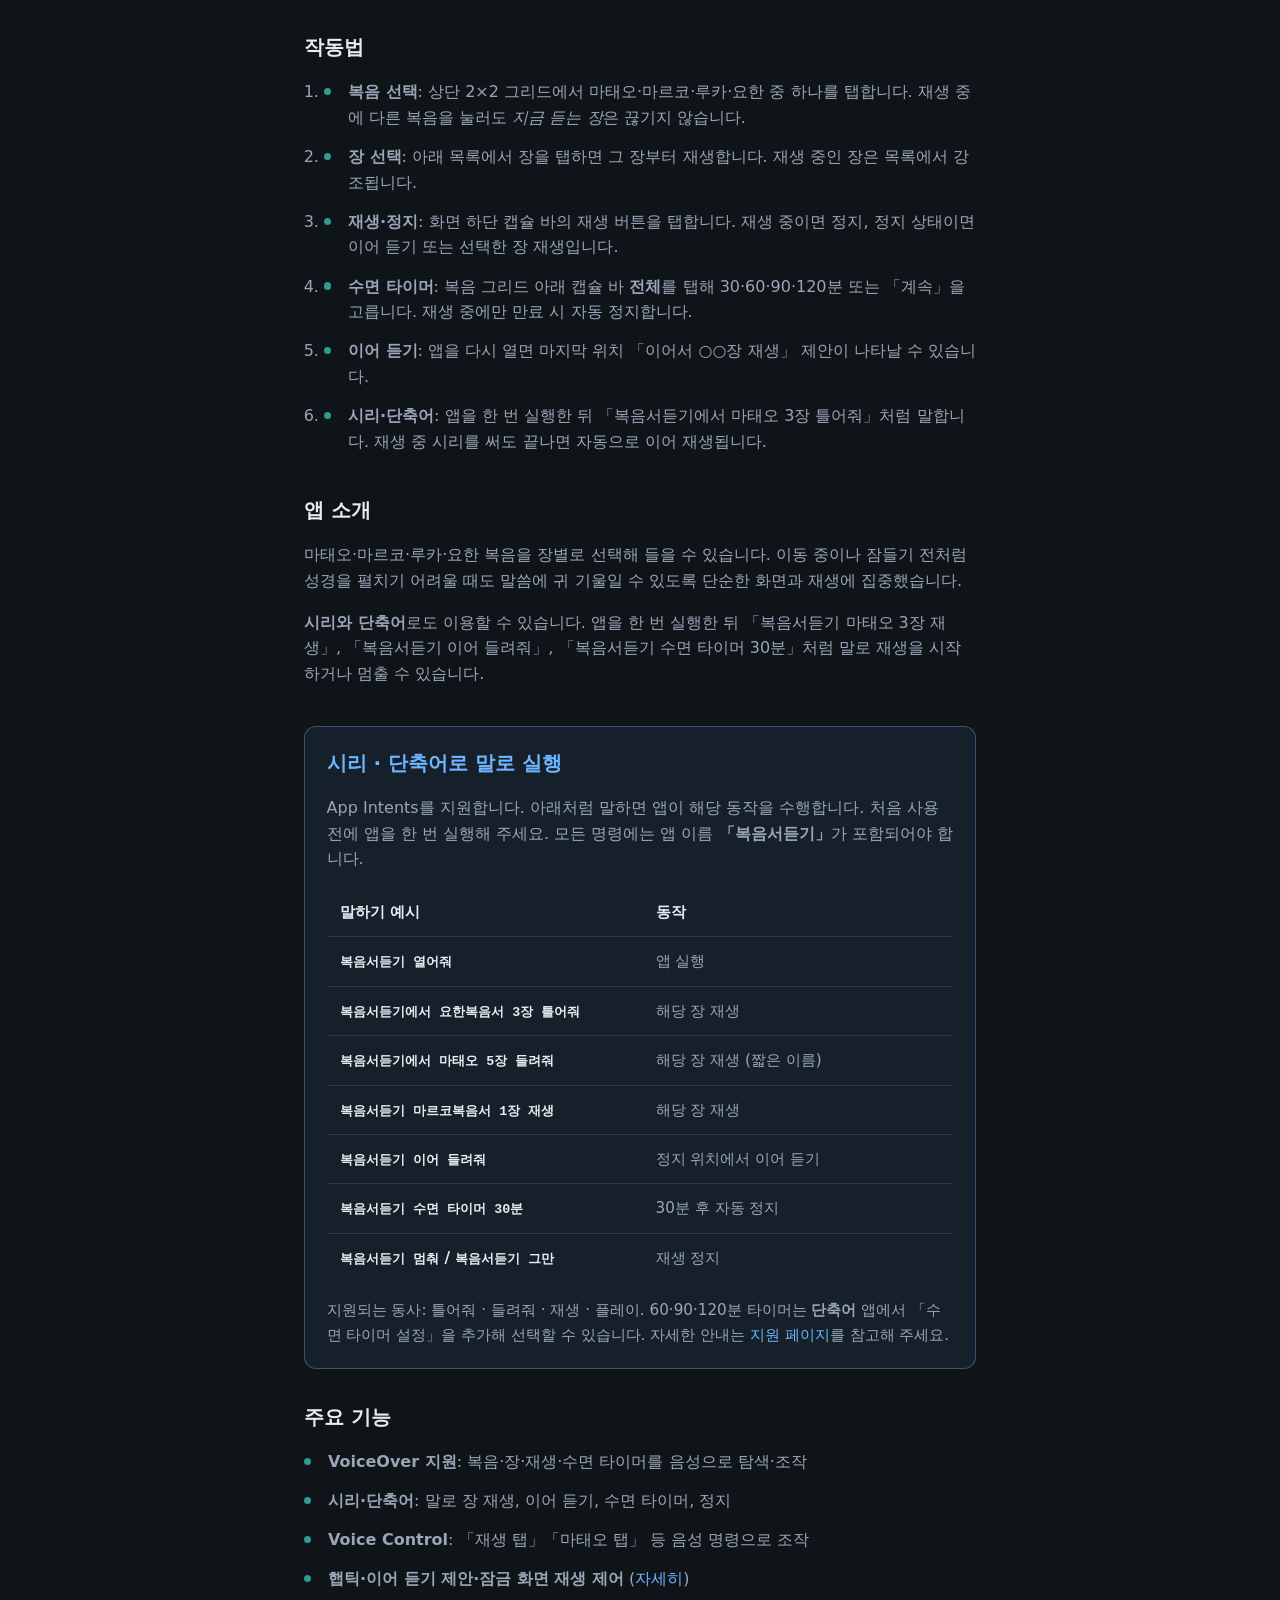
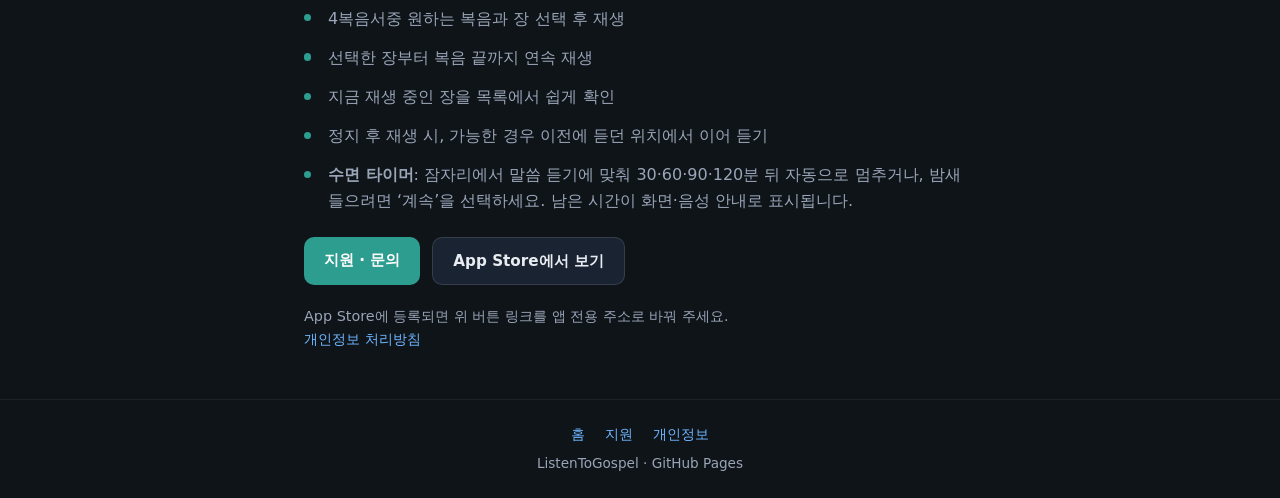
==== commit 62ea224e: "Update docs with usage guide and latest accessibility behavior. Add how-to sections, VoiceOver/Siri " ====
--- a/docs/index.html
+++ b/docs/index.html
@@ -31,7 +31,7 @@
       <p style="font-size: 0.95rem; color: var(--muted);">
         사용 방법: iPhone <strong>설정 → 손쉬운 사용 → VoiceOver</strong>를 켠 뒤 앱을 실행하세요.
         <strong>시리·단축어</strong> · <strong>Voice Control</strong> · <strong>햅틱</strong> 등
-        <a href="#accessibility-features">손쉬운 사용 기능</a> · <a href="support.html#accessibility-features">지원 페이지</a>를 참고해 주세요.
+        <a href="#how-it-works">작동법</a> · <a href="#accessibility-features">손쉬운 사용 기능</a> · <a href="support.html#how-it-works">지원 페이지</a>를 참고해 주세요.
       </p>
     </section>
 
@@ -40,8 +40,9 @@
       <ul class="features">
         <li><strong>햅틱 피드백</strong>: 재생·정지·장이 바뀔 때 짧은 진동으로 상태를 확인합니다.</li>
         <li><strong>Voice Control</strong>: 「재생 탭」「마태오 탭」처럼 음성만으로 버튼을 누를 수 있습니다.</li>
-        <li><strong>VoiceOver 포커스 순서</strong>: 타이틀 → 복음서 그리드(4개) → 타이머 → 재생 → 장 목록 순으로 탐색되어 혼란이 없습니다.</li>
-        <li><strong>VoiceOver 명확한 라벨</strong>: 타이머는 「타이머, 버튼」, 재생 버튼은 상태에 따라 「재생, 버튼」 또는 「정지, 버튼」으로 읽어 줍니다.</li>
+        <li><strong>VoiceOver 포커스 순서</strong>: 타이틀 → 복음서 그리드(4개) → 수면 타이머 바 → 재생 바 → 장 목록 순으로 탐색됩니다.</li>
+        <li><strong>VoiceOver 명확한 라벨</strong>: 수면 타이머는 「타이머 버튼」으로 읽고, 복음서 이름(예: 마태오복음서)은 타이머 바에서 포커스되지 않습니다. 재생 버튼은 「마태오복음서 이장 재생 버튼」처럼 복음·장·동작을 한 번에 읽습니다.</li>
+        <li><strong>장 번호 읽기</strong>: 장 번호는 「하나·둘·셋」이 아니라 성경 장수에 맞게 「일·이·삼…」으로 읽습니다(예: 3장 → 「삼장」).</li>
         <li><strong>이어 듣기 제안</strong>: 앱을 다시 열면 「이어서 마태오 5장 재생」을 한 번 탭해 이전 위치에서 재개합니다.</li>
         <li><strong>잠금 화면·제어 센터</strong>: 재생 중 잠금 화면에서 재생·정지를 조작할 수 있습니다.</li>
       </ul>
@@ -52,10 +53,23 @@
       <ul class="features">
         <li><strong>복음서 탭 전환 중 재생 유지</strong>: 재생 중에 마태오·마르코·루카·요한 그리드에서 다른 복음서를 눌러도 현재 듣고 있는 장은 끊기지 않고 계속 재생됩니다.</li>
         <li><strong>큰 글씨의 복음서 그리드와 재생 버튼</strong>: 그리드 크기는 그대로 유지하면서 글자만 크게 키워 가독성을 높였습니다.</li>
-        <li><strong>타이머 바 전체 터치</strong>: 「마태오복음서」 텍스트 영역을 포함해 캡슐 바 어디를 눌러도 수면 타이머 설정이 열립니다.</li>
+        <li><strong>타이머 바 전체 터치</strong>: 「마태오복음서」 글자 영역을 포함해 수면 타이머 캡슐 바 <strong>어디를 눌러도</strong> 타이머 설정이 열립니다.</li>
         <li><strong>리퀴드 글래스 효과 확장</strong>: 장 목록이 타이머·재생 버튼 뒤까지 확장되어, 두 캡슐 모두 아래 콘텐츠가 비치는 동일한 투명도로 표시됩니다.</li>
-        <li><strong>시리 자연어 명령 확대</strong>: 「복음서듣기에서 요한복음서 3장 틀어줘」 「복음서듣기 마르코 5장 들려줘」 「복음서듣기 멈춰」 등 더 자연스러운 한국어 동사를 인식합니다.</li>
+        <li><strong>시리 사용 시 재생 유지</strong>: 시리로 명령할 때 잠깐 멈춰도 「다른 앱의 오디오…」 안내 없이, 시리가 끝나면 듣던 장에서 자동으로 이어 재생됩니다.</li>
+        <li><strong>시리 자연어 명령 확대</strong>: 「복음서듣기 열어줘」 「복음서듣기에서 요한복음서 3장 틀어줘」 「복음서듣기 멈춰」 등 한국어 동사·앱 이름 조합을 인식합니다.</li>
       </ul>
+    </section>
+
+    <section id="how-it-works">
+      <h2>작동법</h2>
+      <ol class="features" style="list-style: decimal; padding-left: 1.25rem;">
+        <li><strong>복음 선택</strong>: 상단 2×2 그리드에서 마태오·마르코·루카·요한 중 하나를 탭합니다. 재생 중에 다른 복음을 눌러도 <em>지금 듣는 장</em>은 끊기지 않습니다.</li>
+        <li><strong>장 선택</strong>: 아래 목록에서 장을 탭하면 그 장부터 재생합니다. 재생 중인 장은 목록에서 강조됩니다.</li>
+        <li><strong>재생·정지</strong>: 화면 하단 캡슐 바의 재생 버튼을 탭합니다. 재생 중이면 정지, 정지 상태이면 이어 듣기 또는 선택한 장 재생입니다.</li>
+        <li><strong>수면 타이머</strong>: 복음 그리드 아래 캡슐 바 <strong>전체</strong>를 탭해 30·60·90·120분 또는 「계속」을 고릅니다. 재생 중에만 만료 시 자동 정지합니다.</li>
+        <li><strong>이어 듣기</strong>: 앱을 다시 열면 마지막 위치 「이어서 ○○장 재생」 제안이 나타날 수 있습니다.</li>
+        <li><strong>시리·단축어</strong>: 앱을 한 번 실행한 뒤 「복음서듣기에서 마태오 3장 틀어줘」처럼 말합니다. 재생 중 시리를 써도 끝나면 자동으로 이어 재생됩니다.</li>
+      </ol>
     </section>
 
     <section>
@@ -67,7 +81,7 @@
       </p>
       <p>
         <strong>시리와 단축어</strong>로도 이용할 수 있습니다.
-        앱을 한 번 실행한 뒤 「마태오 3장 재생」, 「이어서 재생」, 「수면 타이머 30분」처럼
+        앱을 한 번 실행한 뒤 「복음서듣기 마태오 3장 재생」, 「복음서듣기 이어 들려줘」, 「복음서듣기 수면 타이머 30분」처럼
         말로 재생을 시작하거나 멈출 수 있습니다.
       </p>
     </section>
@@ -88,6 +102,10 @@
             </tr>
           </thead>
           <tbody>
+            <tr>
+              <th scope="row"><code>복음서듣기 열어줘</code></th>
+              <td>앱 실행</td>
+            </tr>
             <tr>
               <th scope="row"><code>복음서듣기에서 요한복음서 3장 틀어줘</code></th>
               <td>해당 장 재생</td>
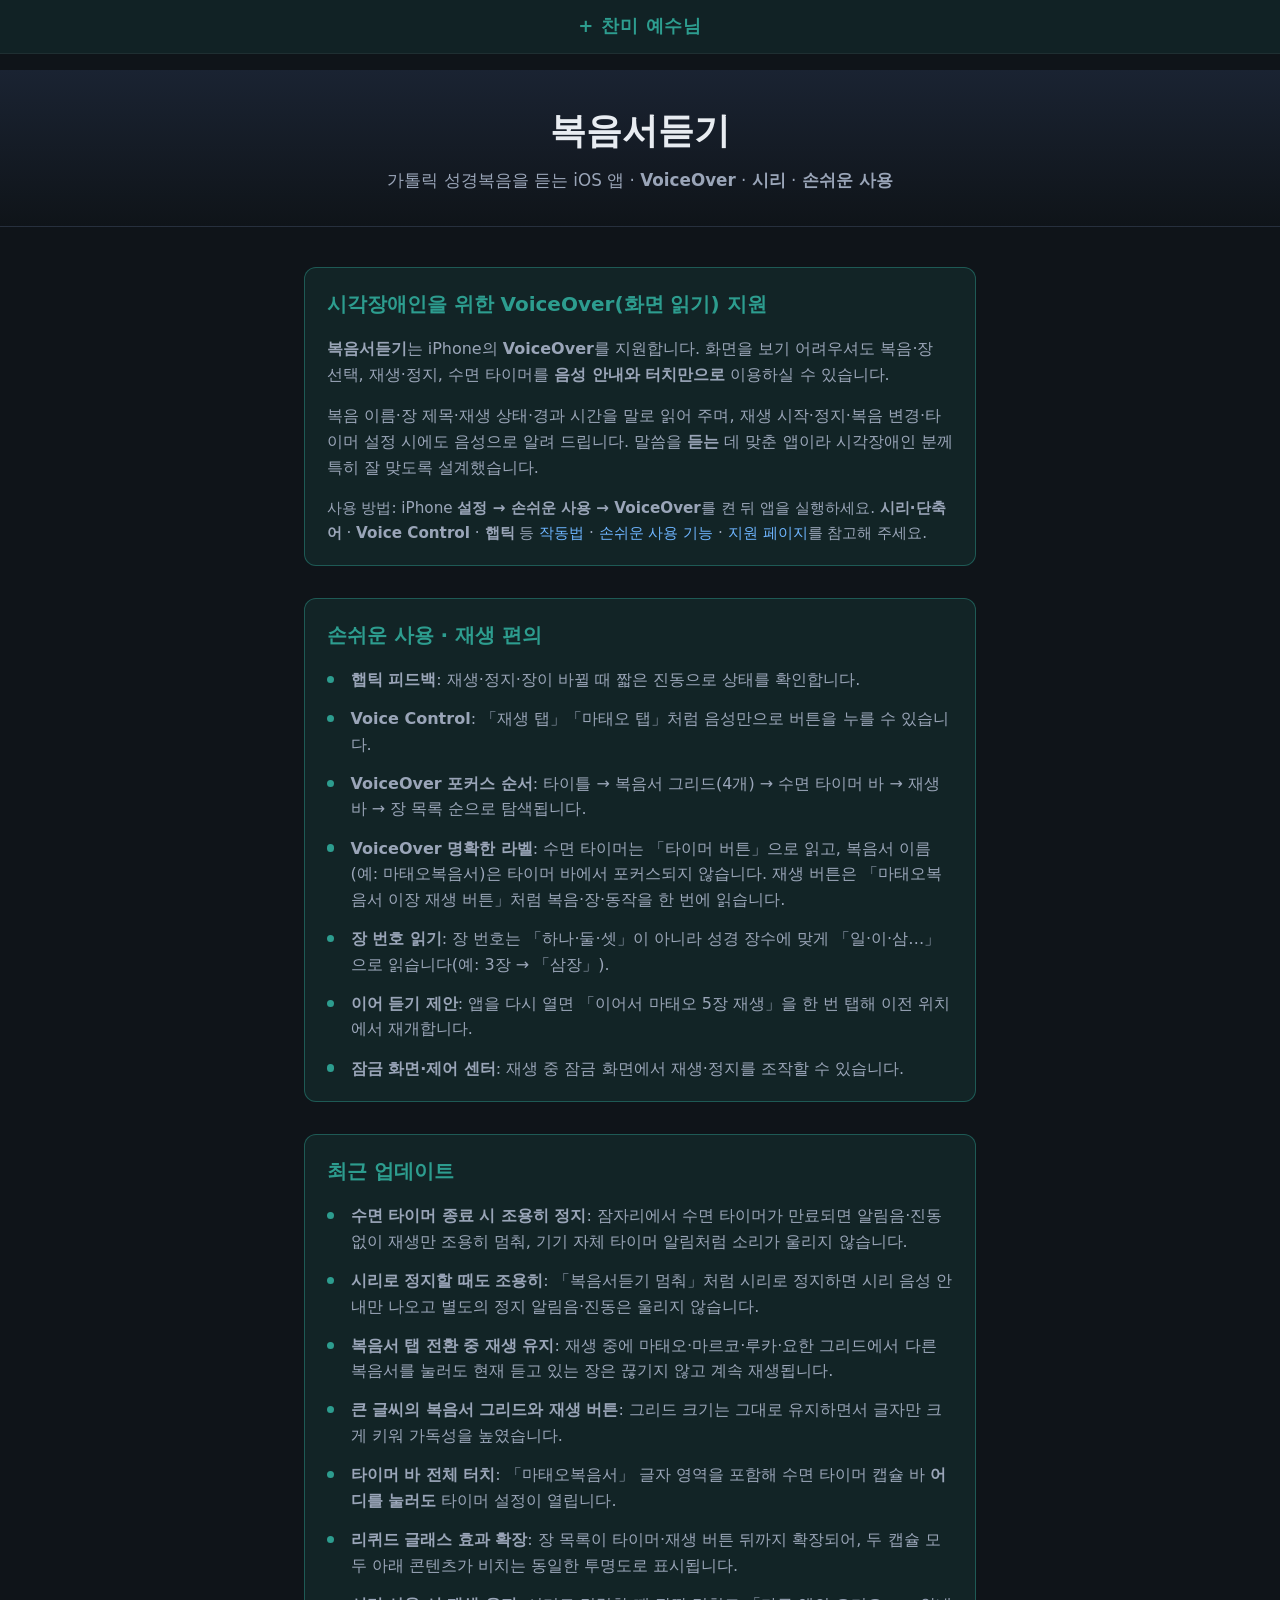
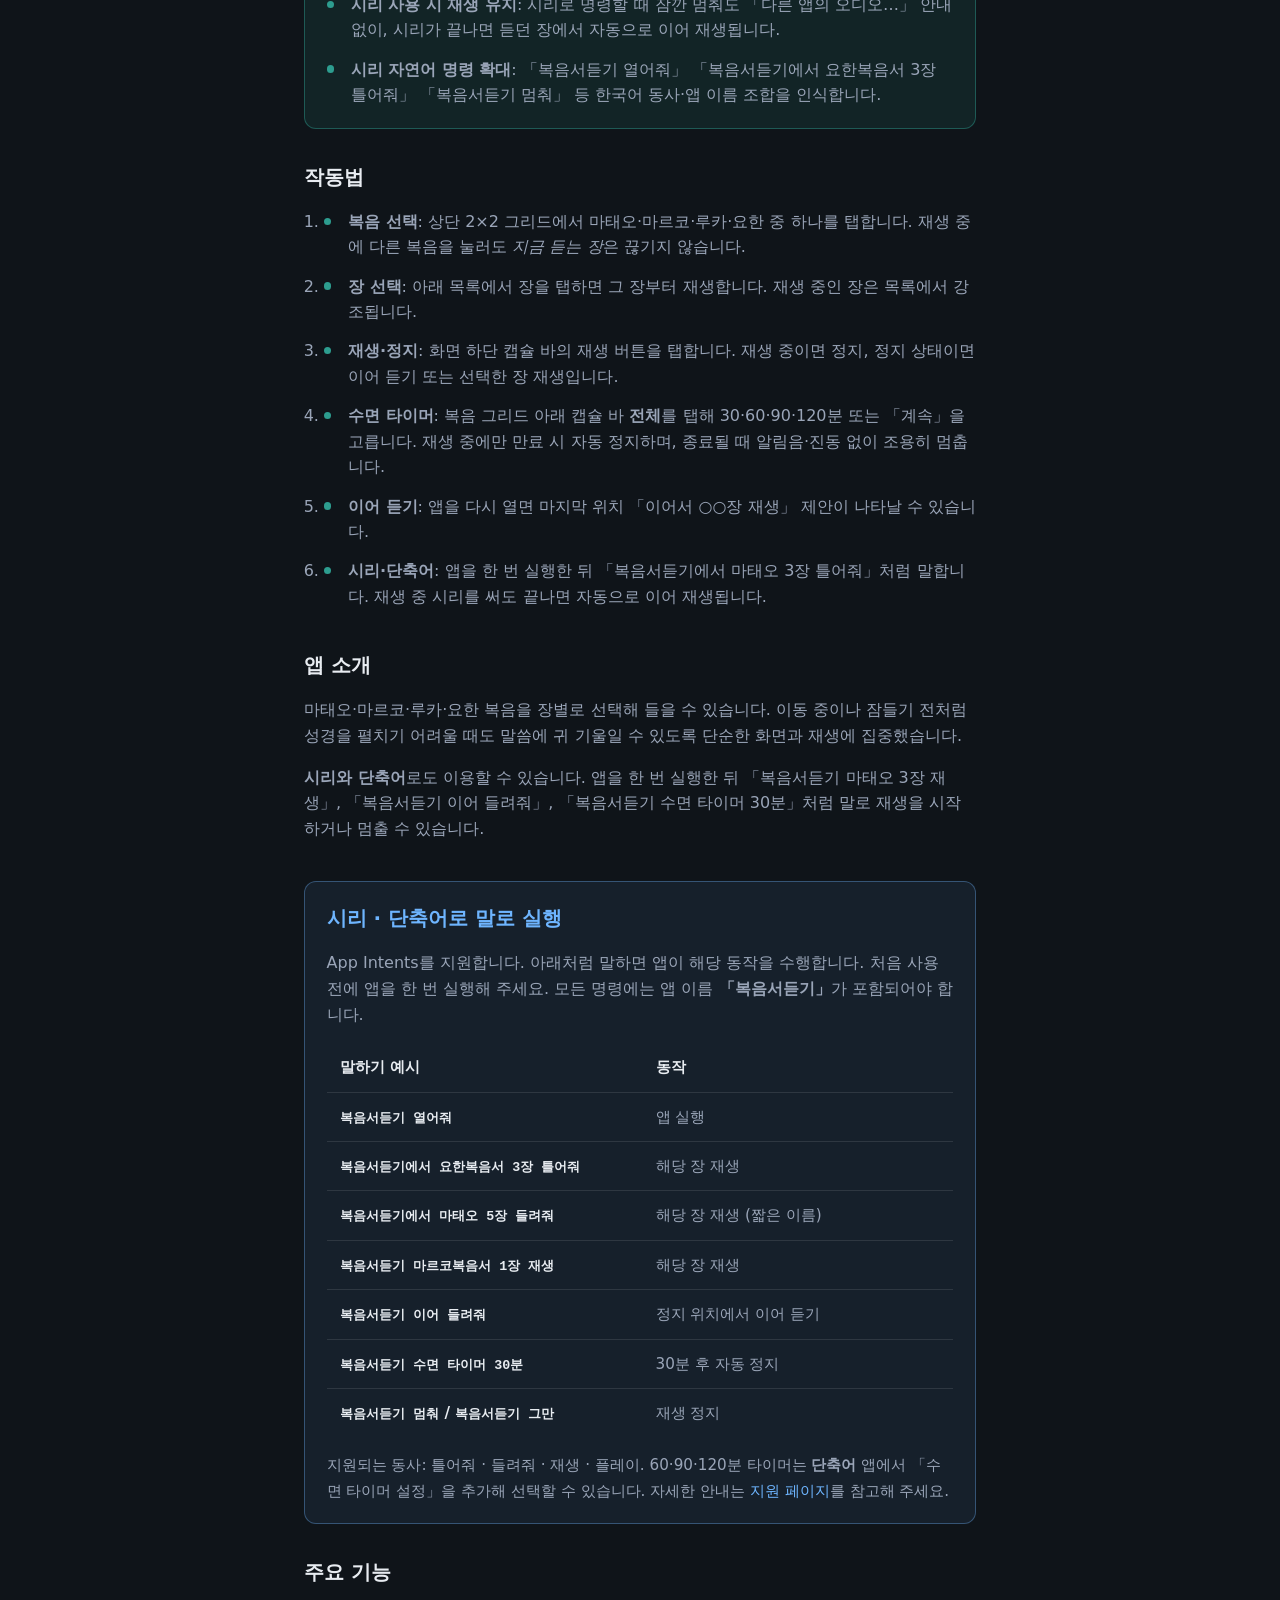
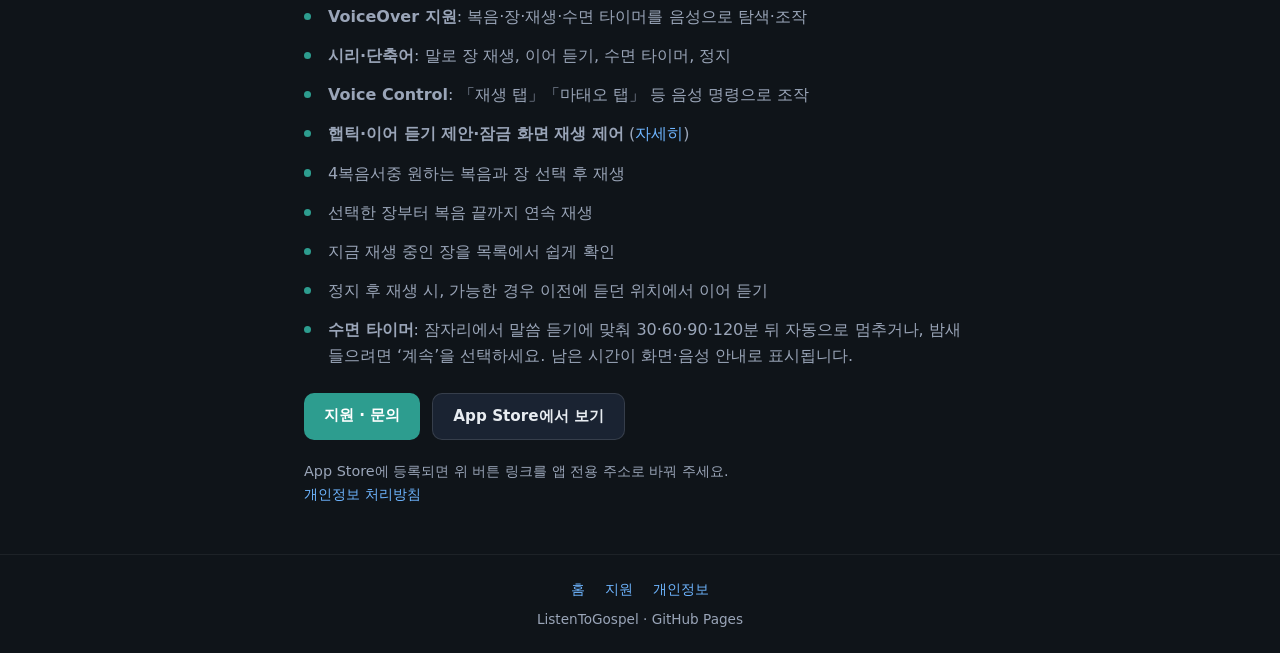
==== commit e04a2bdb: "Document quiet sleep-timer/Siri stop on marketing and support pages Add the quiet-stop improvement t" ====
--- a/docs/index.html
+++ b/docs/index.html
@@ -51,6 +51,8 @@
     <section class="accessibility-callout" id="whats-new" aria-labelledby="whats-new-heading">
       <h2 id="whats-new-heading">최근 업데이트</h2>
       <ul class="features">
+        <li><strong>수면 타이머 종료 시 조용히 정지</strong>: 잠자리에서 수면 타이머가 만료되면 알림음·진동 없이 재생만 조용히 멈춰, 기기 자체 타이머 알림처럼 소리가 울리지 않습니다.</li>
+        <li><strong>시리로 정지할 때도 조용히</strong>: 「복음서듣기 멈춰」처럼 시리로 정지하면 시리 음성 안내만 나오고 별도의 정지 알림음·진동은 울리지 않습니다.</li>
         <li><strong>복음서 탭 전환 중 재생 유지</strong>: 재생 중에 마태오·마르코·루카·요한 그리드에서 다른 복음서를 눌러도 현재 듣고 있는 장은 끊기지 않고 계속 재생됩니다.</li>
         <li><strong>큰 글씨의 복음서 그리드와 재생 버튼</strong>: 그리드 크기는 그대로 유지하면서 글자만 크게 키워 가독성을 높였습니다.</li>
         <li><strong>타이머 바 전체 터치</strong>: 「마태오복음서」 글자 영역을 포함해 수면 타이머 캡슐 바 <strong>어디를 눌러도</strong> 타이머 설정이 열립니다.</li>
@@ -66,7 +68,7 @@
         <li><strong>복음 선택</strong>: 상단 2×2 그리드에서 마태오·마르코·루카·요한 중 하나를 탭합니다. 재생 중에 다른 복음을 눌러도 <em>지금 듣는 장</em>은 끊기지 않습니다.</li>
         <li><strong>장 선택</strong>: 아래 목록에서 장을 탭하면 그 장부터 재생합니다. 재생 중인 장은 목록에서 강조됩니다.</li>
         <li><strong>재생·정지</strong>: 화면 하단 캡슐 바의 재생 버튼을 탭합니다. 재생 중이면 정지, 정지 상태이면 이어 듣기 또는 선택한 장 재생입니다.</li>
-        <li><strong>수면 타이머</strong>: 복음 그리드 아래 캡슐 바 <strong>전체</strong>를 탭해 30·60·90·120분 또는 「계속」을 고릅니다. 재생 중에만 만료 시 자동 정지합니다.</li>
+        <li><strong>수면 타이머</strong>: 복음 그리드 아래 캡슐 바 <strong>전체</strong>를 탭해 30·60·90·120분 또는 「계속」을 고릅니다. 재생 중에만 만료 시 자동 정지하며, 종료될 때 알림음·진동 없이 조용히 멈춥니다.</li>
         <li><strong>이어 듣기</strong>: 앱을 다시 열면 마지막 위치 「이어서 ○○장 재생」 제안이 나타날 수 있습니다.</li>
         <li><strong>시리·단축어</strong>: 앱을 한 번 실행한 뒤 「복음서듣기에서 마태오 3장 틀어줘」처럼 말합니다. 재생 중 시리를 써도 끝나면 자동으로 이어 재생됩니다.</li>
       </ol>
